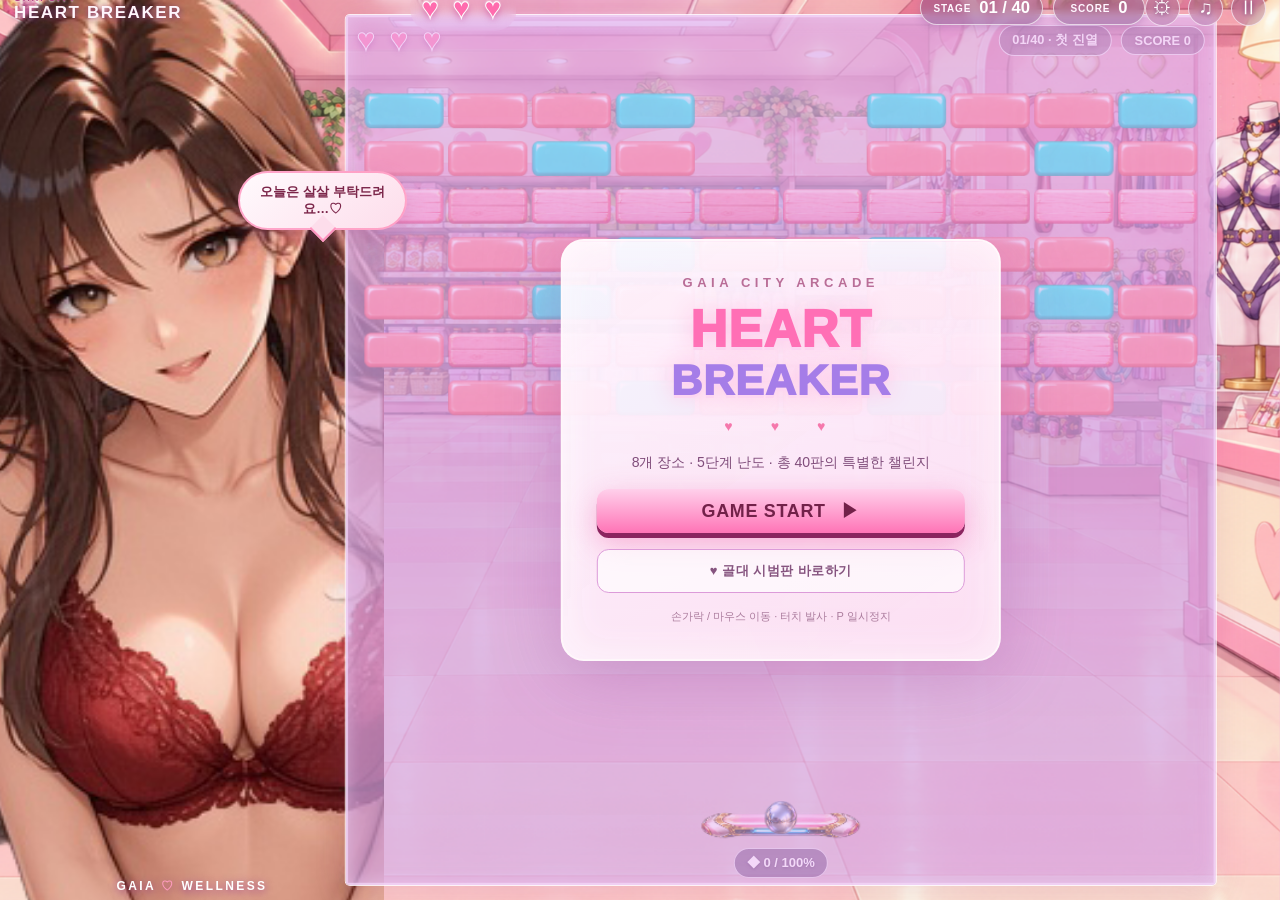
==== index.html @ 989f751d "feat: 40-round GAIA game, curated blocks, animation sheets and moving-goal demo Includes all changes" ====
<!doctype html>
<html lang="ko">
<head>
  <meta charset="utf-8">
  <meta name="viewport" content="width=device-width,initial-scale=1,maximum-scale=1,viewport-fit=cover,user-scalable=no">
  <meta name="theme-color" content="#27172c">
  <title>GAIA CITY · HEART BREAKER</title>
  <link rel="stylesheet" href="css/style.css">
</head>
<body>
  <div class="scene-backdrop" id="sceneBackdrop"></div>
  <div class="app">
    <header class="topbar">
      <div class="brand"><span>GAIA CITY</span><strong>HEART BREAKER</strong></div>
      <div class="scoreboard">
        <div class="stat"><small>STAGE</small><b id="stageNumber">01 / 40</b></div>
        <div class="stat"><small>SCORE</small><b id="scoreNumber">0</b></div>
        <div class="stat hearts"><small>LIFE</small><b id="lifeNumber">♥ ♥ ♥</b></div>
      </div>
      <div class="top-actions">
        <button id="settingsButton" class="icon-button" aria-label="게임 설정">⚙</button>
        <button id="soundButton" class="icon-button" aria-label="소리 전환">♫</button>
        <button id="pauseButton" class="icon-button" aria-label="일시정지">Ⅱ</button>
      </div>
    </header>
    <main class="play-layout">
      <aside class="character-panel">
        <div class="speech" id="reaction" aria-live="polite">오늘은 살살 부탁드려요…♡</div>
        <div class="event-dialogue hidden" id="eventDialogue" aria-live="polite"></div>
        <div class="hero-frame"><img id="heroImage" src="assets/characters/hero-idle.png" alt="가이아 시티 여성 캐릭터"></div>
        <div class="character-name">GAIA <span>♡</span> WELLNESS</div>
      </aside>
      <section class="board-shell" aria-label="블록격파 게임판">
        <div class="portrait-hud"><strong id="mobileLives">♥ ♥ ♥</strong><span id="mobileStage">STAGE 01</span><span id="mobileScore">SCORE 0</span></div>
        <div class="board-topline"><span id="locationName">핑크 마트</span><span id="comboText">READY</span></div>
        <div class="board-frame">
          <canvas id="gameCanvas" width="800" height="800" aria-label="터치 또는 마우스로 패들을 움직이는 블록격파 게임"></canvas>
          <div class="goal-status" id="goalStatus" aria-live="off"></div>
          <div class="board-screen" id="menuScreen">
            <div class="menu-card">
              <span class="eyebrow">GAIA CITY ARCADE</span>
              <div class="menu-logo">HEART<br><em>BREAKER</em></div>
              <div class="menu-divider">♥　♥　♥</div>
              <p>8개 장소 · 5단계 난도 · 총 40판의 특별한 챌린지</p>
              <button id="startButton" class="pink-button">GAME START <span>▶</span></button>
              <button id="goalDemoButton" class="ghost-button">♥ 골대 시범판 바로하기</button>
              <button id="continueButton" class="ghost-button" hidden>이어하기</button>
              <div class="menu-tip">손가락 / 마우스 이동 · 터치 발사 · P 일시정지</div>
            </div>
          </div>
          <div class="board-screen hidden" id="messageScreen">
            <div class="menu-card result-card">
              <div id="resultIcon" class="result-icon">♥</div>
              <h2 id="resultTitle">STAGE CLEAR!</h2>
              <p id="resultDescription">다음 무대로 이동합니다.</p>
              <div class="result-score" id="resultScore">0</div>
              <button id="resultButton" class="pink-button">다음 스테이지 ▶</button>
              <button id="resultHome" class="ghost-button">메인으로</button>
            </div>
          </div>
          <div class="board-screen hidden" id="pauseScreen">
            <div class="menu-card pause-card">
              <h2>PAUSE</h2><p>잠깐 쉬어 가셔도 괜찮아요♡</p>
              <button id="resumeButton" class="pink-button">계속 플레이 ▶</button>
              <button id="pauseHome" class="ghost-button">메인으로</button>
            </div>
          </div>
          <div class="board-screen hidden" id="dialogueScreen">
            <div class="menu-card dialogue-card">
              <span class="eyebrow" id="dialogueStage">STAGE 01</span>
              <div class="dialogue-line male-line"><small>진행관</small><p id="dialogueMale"></p></div>
              <div class="dialogue-line female-line"><small>참가자</small><p id="dialogueFemale"></p></div>
              <button id="dialogueStart" class="pink-button">시작 ▶</button>
            </div>
          </div>
          <div class="board-screen hidden" id="settingsScreen">
            <div class="menu-card settings-card">
              <span class="eyebrow">GAIA CITY · OPTIONS</span>
              <h2>대사 모드</h2>
              <p>게임 난도와 진행 기록은 그대로 유지됩니다.</p>
              <button id="normalMode" class="choice-button" aria-pressed="true">NORMAL</button>
              <button id="hardcoreMode" class="choice-button" aria-pressed="false">EX-HARDCORE</button>
              <button id="settingsClose" class="ghost-button">돌아가기</button>
            </div>
          </div>
          <div class="launch-hint" id="launchHint">화면을 터치하면 공이 출발합니다　↑</div>
        </div>
        <div class="board-footer"><div id="activePowers">● 기본 패들</div><div id="bestScore">BEST 0</div></div>
        <div class="pocketbar" id="pocketbar">
          <button class="pocket heart-pocket" id="heartPocket" aria-label="하트 회복 사용"><span class="orb">♥</span><small id="heartCount">×3</small></button>
          <button class="pocket ice-pocket" id="icePocket" aria-label="얼음 감속 사용"><span class="orb">❄</span><small id="iceCount">×3</small></button>
          <button class="pocket bolt-pocket" id="boltPocket" aria-label="전기 강화 사용"><span class="orb">ϟ</span><small id="boltCount">×3</small></button>
        </div>
      </section>
    </main>
  </div>
  <script src="js/config-inline.js"></script>
  <script src="js/stages40.js"></script>
  <script src="js/dialogues-data.js"></script>
  <script src="js/gaia-sound.js"></script>
  <script src="js/engine.js"></script>
  <script src="js/sprite-atlas.js"></script>
  <script src="js/block-sprites.js"></script>
  <script src="js/renderer.js"></script>
  <script src="js/main.js"></script>
</body>
</html>
---- css/style.css ----
* { box-sizing:border-box; }
html,body { margin:0; width:100%; height:100%; overflow:hidden; }
body { background:#f4b8d9; color:#fff; font-family:'Malgun Gothic','Apple SD Gothic Neo',Arial,sans-serif; user-select:none; -webkit-user-select:none; }
.scene-backdrop { position:fixed; inset:0; z-index:-2; background-image:url('../assets/backgrounds/stage1.png'); background-size:cover; background-position:center; }
.app { height:100dvh; max-width:1660px; margin:auto; display:flex; flex-direction:column; }
.topbar { position:absolute; top:8px; left:0; right:0; z-index:4; height:0; display:flex; align-items:center; justify-content:flex-end; padding:0 14px; background:none; border:0; }
.brand,.scoreboard { display:none; }
.brand { display:flex; flex-direction:column; line-height:1.08; letter-spacing:.1em; white-space:nowrap; }
.brand span { font-size:9px; color:#b24085; font-weight:800; letter-spacing:.22em; text-shadow:0 1px 2px #fff; }
.brand strong { font-size:clamp(11px,1.4vw,17px); color:#fff5fc; text-shadow:0 1px 6px #7d3574; }
.scoreboard { flex:1; display:flex; align-items:center; justify-content:flex-end; gap:10px; }
.stat { display:flex; flex-direction:row; align-items:center; justify-content:center; gap:8px; min-width:92px; text-align:center; padding:6px 12px; border:1px solid #ffffffa6; border-radius:22px; background:#78458067; backdrop-filter:blur(5px); box-shadow:0 2px 8px #713a8744; }
.stat small { font-size:10px; letter-spacing:.08em; color:#fff7ff; font-weight:800; }
.stat b { font-size:clamp(13px,1.3vw,17px); font-variant-numeric:tabular-nums; color:#fff; }
.stat.hearts { position:absolute; left:32%; background:none; border:none; box-shadow:none; }
.stat.hearts small { display:none; }
.stat.hearts b { color:#ff6cae; white-space:nowrap; font-size:29px; letter-spacing:3px; -webkit-text-stroke:1px white; text-shadow:0 3px 7px #c53d8c99,0 -1px 2px #fff; }
.top-actions { display:flex; gap:8px; }
.icon-button { width:35px; height:35px; border:1px solid #fff7ffaf; background:#91578d52; border-radius:50%; color:#fff; font-size:19px; cursor:pointer; touch-action:manipulation; backdrop-filter:blur(5px); text-shadow:0 1px 4px #723d7a; }
.icon-button:active { background:#fba5ce88; }
.play-layout { flex:1; min-height:0; display:flex; position:relative; justify-content:center; align-items:center; padding:8px 0; }
.character-panel { height:100%; width:clamp(260px,30vw,500px); flex:none; display:flex; flex-direction:column; align-items:center; justify-content:flex-end; position:absolute; left:0; top:0; bottom:0; min-height:0; }
.hero-frame { height:100%; width:100%; position:relative; display:block; overflow:hidden; }
.hero-frame img { position:absolute; top:-3%; left:50%; display:block; height:187%; width:auto; max-width:none; max-height:none; object-fit:contain; transform:translateX(-50%); transform-origin:center top; }
.hero-frame img.bounce { animation:bounce .44s ease-out; }
.hero-frame img.hit { animation:hit .45s ease; }
.speech { position:absolute; top:19%; right:-6%; min-height:58px; width:min(44%,170px); display:flex; align-items:center; justify-content:center; text-align:center; padding:10px 14px; border-radius:35px; background:linear-gradient(140deg,#fffafd,#fdddeb); border:2px solid #ff92becd; color:#7b2549; font-size:clamp(11px,1vw,14px); font-weight:800; box-shadow:0 7px 20px #c36ca355; z-index:2; line-height:1.35; }
.speech::after { content:''; position:absolute; left:50%; bottom:-10px; width:17px; height:17px; transform:translateX(-50%) rotate(45deg); background:#fdddeb; border-right:2px solid #ff92be; border-bottom:2px solid #ff92be; }
.event-dialogue { position:absolute; bottom:10%; left:5%; width:90%; max-height:27%; overflow:auto; z-index:3;
  padding:12px 14px; border:2px solid #ff9dd6; border-radius:15px;
  color:#742c5b; background:#fff7ffe9; box-shadow:0 5px 19px #764a8650;
  font-size:clamp(11px,1.05vw,16px); font-weight:800; line-height:1.44; }
.event-dialogue.hidden { display:none; }
.character-name { position:absolute;bottom:2px;height:20px;text-align:center;letter-spacing:.2em;font-weight:900;font-size:12px;text-shadow:0 2px 9px #9a3b91; }
.character-name span { color:#ff9bbf; }
.board-shell { position:relative; z-index:1; margin:0 auto; transform:translateX(min(11vw,170px)); width:min(calc(100dvh - 18px),calc(100vw - clamp(260px,30vw,500px) - 24px),960px); max-height:100%; min-width:0; display:flex; flex-direction:column; }
.board-topline,.board-footer { display:none; }
.portrait-hud { position:absolute; top:8px; left:12px; right:12px; display:flex; align-items:center; justify-content:flex-end; gap:9px; z-index:2; pointer-events:none; font-size:clamp(11px,1vw,16px); font-weight:900; text-shadow:0 2px 6px #7a3e70; }
.portrait-hud strong { margin-right:auto; font-size:clamp(22px,2.5vw,31px); letter-spacing:3px; color:#ff6baa; -webkit-text-stroke:1px #fff6ff; text-shadow:0 2px 6px #b54998; white-space:nowrap; }
.portrait-hud span { color:#fffafc; border:1px solid #fff6ffc9; padding:6px 13px; border-radius:22px; background:#69467678; white-space:nowrap; }
.board-topline span:last-child { color:#ffd3a4; }
.board-frame { position:relative; width:100%; aspect-ratio:1; background:rgba(139,101,180,.09); overflow:hidden; border:1px solid #fffbffdd; box-shadow:0 8px 32px #a4519722,inset 0 0 24px #ffffff4d; border-radius:5px; }
.board-frame::after { content:''; position:absolute; inset:0; pointer-events:none; border-radius:5px; box-shadow:inset 0 0 16px #fff9ff68; }
.board-frame canvas { position:absolute; inset:0; width:100%; height:100%; display:block; touch-action:none; cursor:none; }
.goal-status { position:absolute; bottom:7px; left:50%; transform:translateX(-50%); z-index:2;
  max-width:96%; padding:5px 12px; border:1px solid #fff6ffc2; border-radius:20px;
  color:#fff; background:#4d2a66ac; font-weight:900; font-size:clamp(9px,1.2vw,13px);
  white-space:nowrap; overflow:hidden; text-overflow:ellipsis; pointer-events:none;
  text-shadow:0 1px 3px #522a63; font-variant-numeric:tabular-nums; }
.board-footer { color:#ffe4f3; }
.pocketbar { display:none; }
#bestScore { color:#facc7f; }
.board-screen { position:absolute; inset:0; z-index:5; background:#e9b9f38c; display:grid; place-items:center; padding:4%; }
.board-screen.hidden { display:none; }
.board-screen#settingsScreen { z-index:9; }
.board-screen#dialogueScreen { z-index:7; }
.dialogue-card { width:min(93%,530px); max-height:94%; overflow-y:auto; gap:11px; text-align:left; }
.dialogue-card .eyebrow { align-self:center; }
.dialogue-line { width:100%; padding:10px 14px; background:#fff7ff; border-radius:14px; border:1px solid #efbfdc; }
.dialogue-line small { color:#915b88; font-weight:900; letter-spacing:.1em; }
.dialogue-line p { margin-top:5px; color:#65305b; font-weight:700; line-height:1.52; text-align:left; }
.dialogue-line.male-line { background:#f0e1f6; }
.dialogue-line.female-line { background:#ffe4f1; }
.settings-card h2 { margin:3px 0; color:#b04e92; }
.choice-button { border:2px solid #e4afd0; border-radius:14px; width:100%; padding:14px; font-size:17px;
  font-weight:900; color:#794d78; background:#fff9ff; cursor:pointer; }
.choice-button[aria-pressed="true"] { border-color:#f75fae; background:#ffafd5; color:#632746; box-shadow:0 0 0 2px #fff inset; }
.menu-card { width:min(88%,440px); max-height:96%; padding:clamp(18px,3vw,34px); border-radius:23px; border:2px solid #fffafce8; background:linear-gradient(145deg,#fff9ffec,#ffe2f4e9); text-align:center; box-shadow:0 12px 70px #9b4c9955,inset 0 0 40px #ffffff91; display:flex; flex-direction:column; align-items:center; gap:clamp(7px,1.6vw,16px); }
.eyebrow { color:#b96d97; font-weight:800; letter-spacing:.35em; font-size:clamp(10px,1.2vw,13px); }
.menu-logo { font-size:clamp(28px,4vw,56px); font-weight:1000; line-height:.94; color:#ff6fb5; text-shadow:0 3px 0 #fdd6f2,0 0 24px #ffbde1; letter-spacing:.02em; }
.menu-logo em { font-size:.84em; font-style:normal; color:#a57de8; }
.menu-divider { color:#f578ac; letter-spacing:12px; font-size:14px; }
.menu-card p { font-size:clamp(11px,1.1vw,15px); color:#804d7b; margin:0; line-height:1.5; }
.pink-button,.ghost-button { border:0; min-height:44px; padding:10px 24px; border-radius:12px; cursor:pointer; font-weight:900; font-family:inherit; letter-spacing:.04em; max-width:100%; touch-action:manipulation; }
.pink-button { width:100%; background:linear-gradient(180deg,#ffd0eb,#ff74b6); box-shadow:0 5px 0 #8b245f,0 10px 30px #ef4e9b66; color:#722149; font-size:clamp(14px,1.4vw,18px); }
.pink-button span { margin-left:10px; }
.pink-button:active { transform:translateY(3px); box-shadow:0 2px 0 #8b245f; }
.ghost-button { background:#ffffffa8; border:1px solid #dc9bd9; color:#86547f; font-size:13px; width:100%; }
.ghost-button[hidden] { display:none; }
.menu-tip { font-size:11px; color:#ac7d9e; line-height:1.4; }
.result-icon { font-size:42px; color:#ffbddb; text-shadow:0 0 28px #ff70bc; }
.result-card h2,.pause-card h2 { margin:0; color:#a44f97; font-size:clamp(25px,3vw,40px); }
.result-card { overflow-y:auto; }
.result-card p { white-space:pre-line; }
.result-score { font-size:clamp(22px,3vw,32px); font-weight:900; color:#bf66a6; }
.launch-hint { position:absolute; bottom:6.5%; left:50%; transform:translateX(-50%); white-space:nowrap; background:#28132da8; color:#ffe5f3; border:1px solid #ffc2df75; border-radius:30px; padding:7px 15px; font-size:11px; font-weight:800; pointer-events:none; transition:opacity .2s; opacity:0; }
.launch-hint.show { opacity:1; }
@keyframes bounce { 0%,100%{transform:translateX(-50%) translateY(0)} 45%{transform:translateX(-50%) translateY(-13px)} }
@keyframes hit { 0%,100%{transform:translateX(-50%)} 33%{transform:translateX(calc(-50% - 7px))} 66%{transform:translateX(calc(-50% + 6px))} }
@media (max-aspect-ratio:1/1) {
  .topbar { padding:0 9px; }
  .top-actions { gap:5px; } .icon-button { width:30px; height:30px; font-size:16px; }
  .play-layout { flex-direction:column; gap:0; padding:2px 0; justify-content:center; }
  .character-panel { order:0; position:relative; left:auto; top:auto; bottom:auto; width:100%; height:min(28dvh,310px); flex:none; min-height:125px; max-height:none; overflow:visible; }
  .hero-frame { position:absolute; right:4%; bottom:0; height:100%; width:64%; overflow:hidden; }
  .hero-frame img { top:-4%; left:50%; height:238%; max-width:none; }
  .speech { position:absolute; top:35%; left:5%; right:auto; width:39%; min-height:52px; font-size:clamp(11px,2.6vw,15px); padding:9px 11px; }
  .speech::after { top:34%; bottom:auto; left:auto; right:-10px; transform:rotate(-45deg); }
  .event-dialogue { bottom:1%; width:48%; left:1%; max-height:85%; font-size:clamp(11px,2.5vw,14px); padding:9px; }
  .character-name { display:none; }
  .board-shell { order:1; transform:none; width:min(96vw,calc(100dvh - min(28dvh,310px) - 118px),790px); max-width:100%; flex:none; }
  .portrait-hud { top:5px; left:10px; right:10px; gap:5px; font-size:clamp(10px,2.4vw,14px); }
  .portrait-hud strong { font-size:clamp(18px,4vw,28px); letter-spacing:0; }
  .portrait-hud span { border:0; padding:4px 6px; background:#75486e44; }
  .board-frame { border-radius:4px; }
  .pocketbar { display:flex; justify-content:center; gap:clamp(10px,5vw,32px); align-items:center; height:72px; min-height:72px; }
  .pocket { height:62px; width:clamp(70px,18vw,100px); border:1px solid #fff6ffc7; border-radius:14px; background:linear-gradient(160deg,#ffe6fadd,#e6b0e8a8); box-shadow:0 3px 12px #a95fa455; display:flex; flex-direction:column; justify-content:center; align-items:center; gap:0; cursor:pointer; touch-action:manipulation; position:relative; }
  .pocket .orb { width:40px; height:40px; line-height:40px; text-align:center; border-radius:50%; color:white; font-size:24px; font-weight:900; text-shadow:0 2px 7px #7c367a; box-shadow:inset 0 2px 6px #fff8,0 2px 9px #ac6bac; background:radial-gradient(circle at 30% 20%,#fff7ff,#ff65be 75%); }
  .ice-pocket .orb { background:radial-gradient(circle at 30% 20%,#ffffff,#5fe8ff 75%); }
  .bolt-pocket .orb { background:radial-gradient(circle at 30% 20%,#ffffff,#b279ff 75%); }
  .pocket small { position:absolute; right:6px; bottom:3px; color:#7d3f78; font-size:11px; font-weight:900; }
  .pocket[disabled] { opacity:.42; cursor:default; }
  .menu-card { padding:18px; gap:9px; } .menu-logo { font-size:clamp(29px,8vw,50px); }
}
@media (max-height:620px) and (min-aspect-ratio:1/1) {
  .board-shell { width:min(calc(100dvh - 12px),calc(100vw - 230px),790px); }
  .character-panel { width:clamp(160px,26vw,340px); }
  .hero-frame img { height:186%; }
}
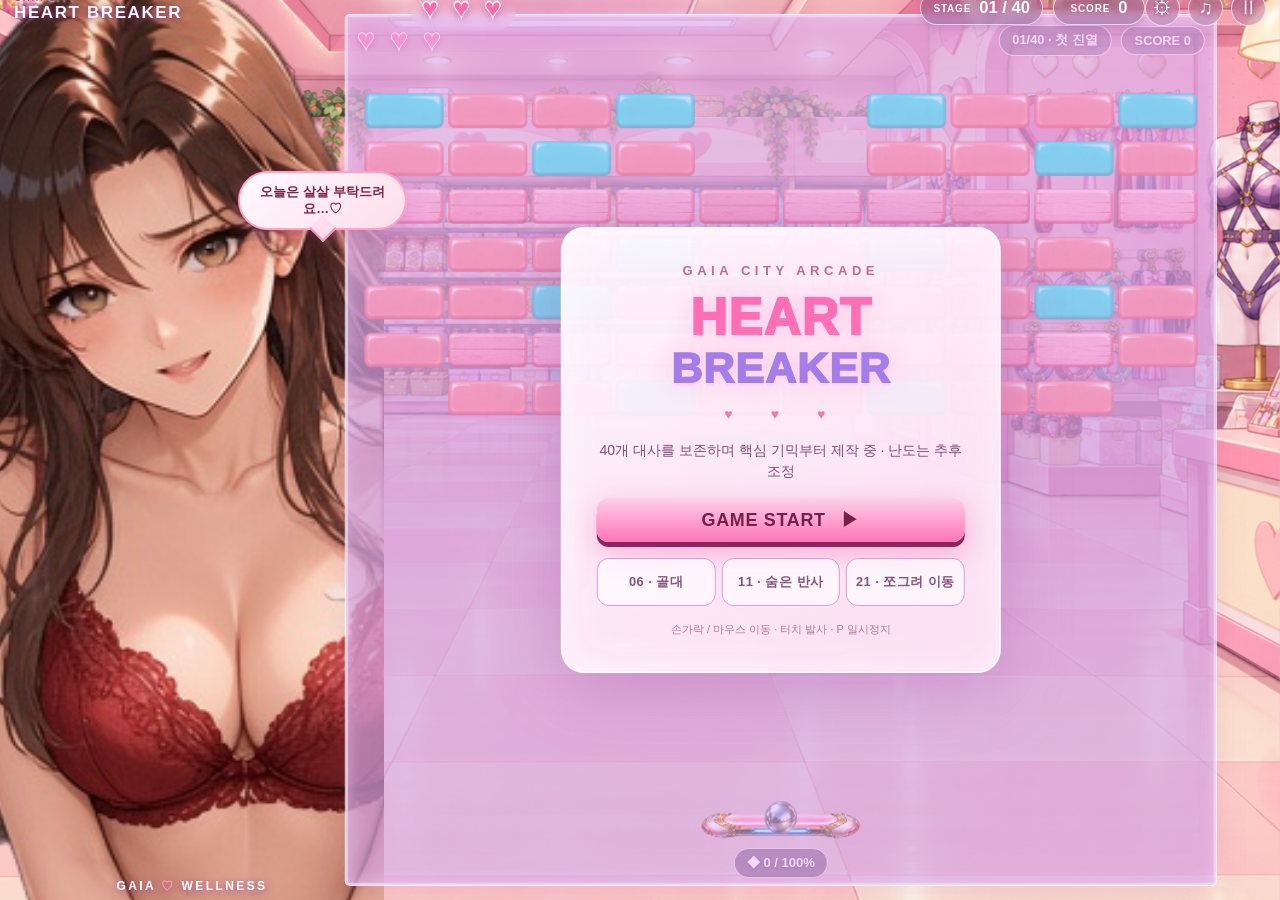
==== commit af5b3bdc: "feat: three playable script-led gimmick prototypes at 6 11 21" ====
--- a/index.html
+++ b/index.html
@@ -41,9 +41,13 @@
               <span class="eyebrow">GAIA CITY ARCADE</span>
               <div class="menu-logo">HEART<br><em>BREAKER</em></div>
               <div class="menu-divider">♥　♥　♥</div>
-              <p>8개 장소 · 5단계 난도 · 총 40판의 특별한 챌린지</p>
+              <p>40개 대사를 보존하며 핵심 기믹부터 제작 중 · 난도는 추후 조정</p>
               <button id="startButton" class="pink-button">GAME START <span>▶</span></button>
-              <button id="goalDemoButton" class="ghost-button">♥ 골대 시범판 바로하기</button>
+              <div class="demo-picks" aria-label="대표 기믹 시범판">
+                <button id="goalDemoButton" class="ghost-button">06 · 골대</button>
+                <button id="revealDemoButton" class="ghost-button">11 · 숨은 반사</button>
+                <button id="hopDemoButton" class="ghost-button">21 · 쪼그려 이동</button>
+              </div>
               <button id="continueButton" class="ghost-button" hidden>이어하기</button>
               <div class="menu-tip">손가락 / 마우스 이동 · 터치 발사 · P 일시정지</div>
             </div>
--- a/css/style.css
+++ b/css/style.css
@@ -72,6 +72,8 @@
 .menu-divider { color:#f578ac; letter-spacing:12px; font-size:14px; }
 .menu-card p { font-size:clamp(11px,1.1vw,15px); color:#804d7b; margin:0; line-height:1.5; }
 .pink-button,.ghost-button { border:0; min-height:44px; padding:10px 24px; border-radius:12px; cursor:pointer; font-weight:900; font-family:inherit; letter-spacing:.04em; max-width:100%; touch-action:manipulation; }
+.demo-picks { width:100%; display:grid; grid-template-columns:repeat(3,minmax(0,1fr)); gap:6px; }
+.demo-picks .ghost-button { min-height:48px; padding:7px 3px; white-space:normal; font-size:clamp(10px,1vw,13px); line-height:1.25; }
 .pink-button { width:100%; background:linear-gradient(180deg,#ffd0eb,#ff74b6); box-shadow:0 5px 0 #8b245f,0 10px 30px #ef4e9b66; color:#722149; font-size:clamp(14px,1.4vw,18px); }
 .pink-button span { margin-left:10px; }
 .pink-button:active { transform:translateY(3px); box-shadow:0 2px 0 #8b245f; }
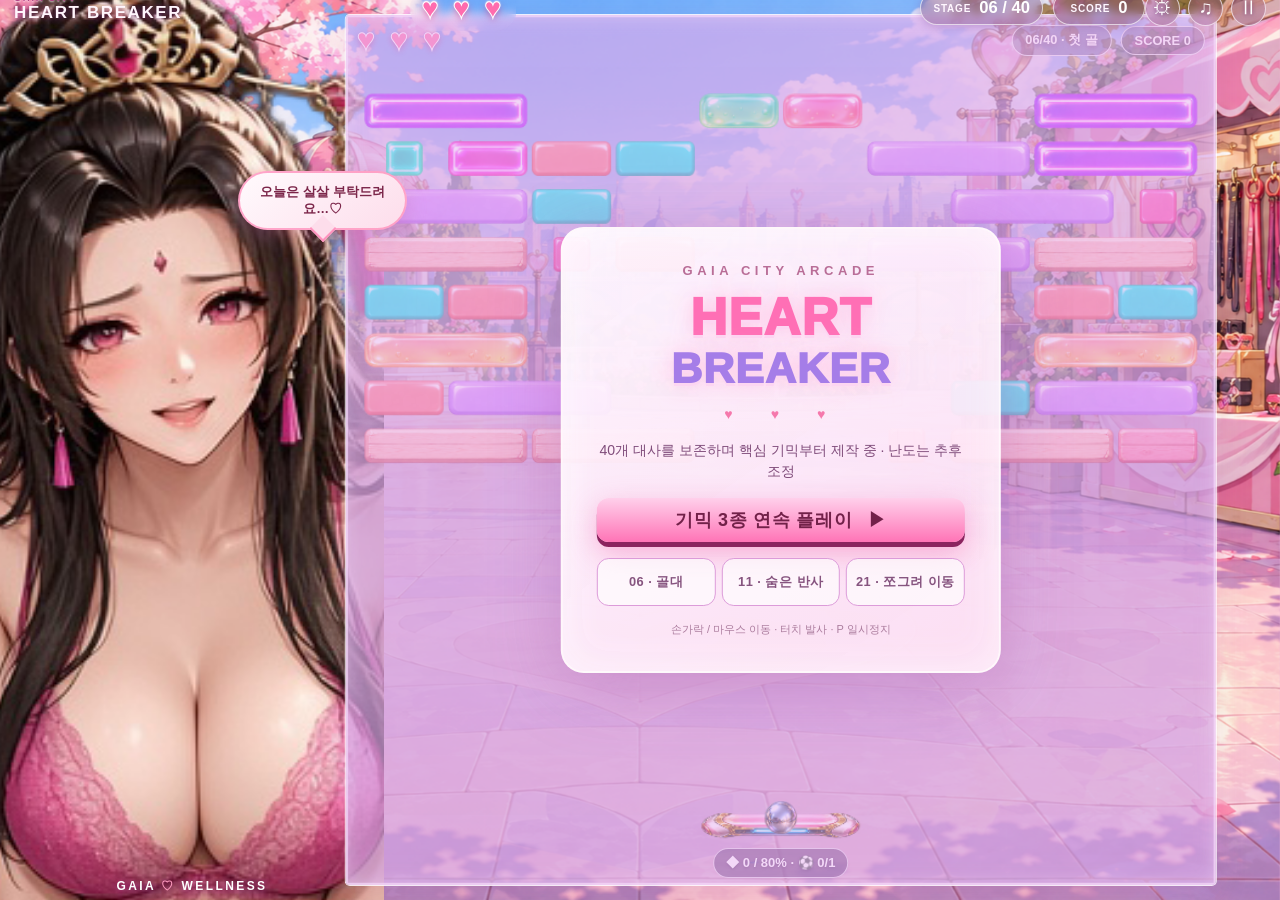
==== commit be6bc8a4: "fix: advance main demo 06 to 11 to 21" ====
--- a/index.html
+++ b/index.html
@@ -42,13 +42,13 @@
               <div class="menu-logo">HEART<br><em>BREAKER</em></div>
               <div class="menu-divider">♥　♥　♥</div>
               <p>40개 대사를 보존하며 핵심 기믹부터 제작 중 · 난도는 추후 조정</p>
-              <button id="startButton" class="pink-button">GAME START <span>▶</span></button>
+              <button id="startButton" class="pink-button">기믹 3종 연속 플레이 <span>▶</span></button>
               <div class="demo-picks" aria-label="대표 기믹 시범판">
                 <button id="goalDemoButton" class="ghost-button">06 · 골대</button>
                 <button id="revealDemoButton" class="ghost-button">11 · 숨은 반사</button>
                 <button id="hopDemoButton" class="ghost-button">21 · 쪼그려 이동</button>
               </div>
-              <button id="continueButton" class="ghost-button" hidden>이어하기</button>
+              <button id="continueButton" class="ghost-button" hidden>기존 40판 이어하기</button>
               <div class="menu-tip">손가락 / 마우스 이동 · 터치 발사 · P 일시정지</div>
             </div>
           </div>
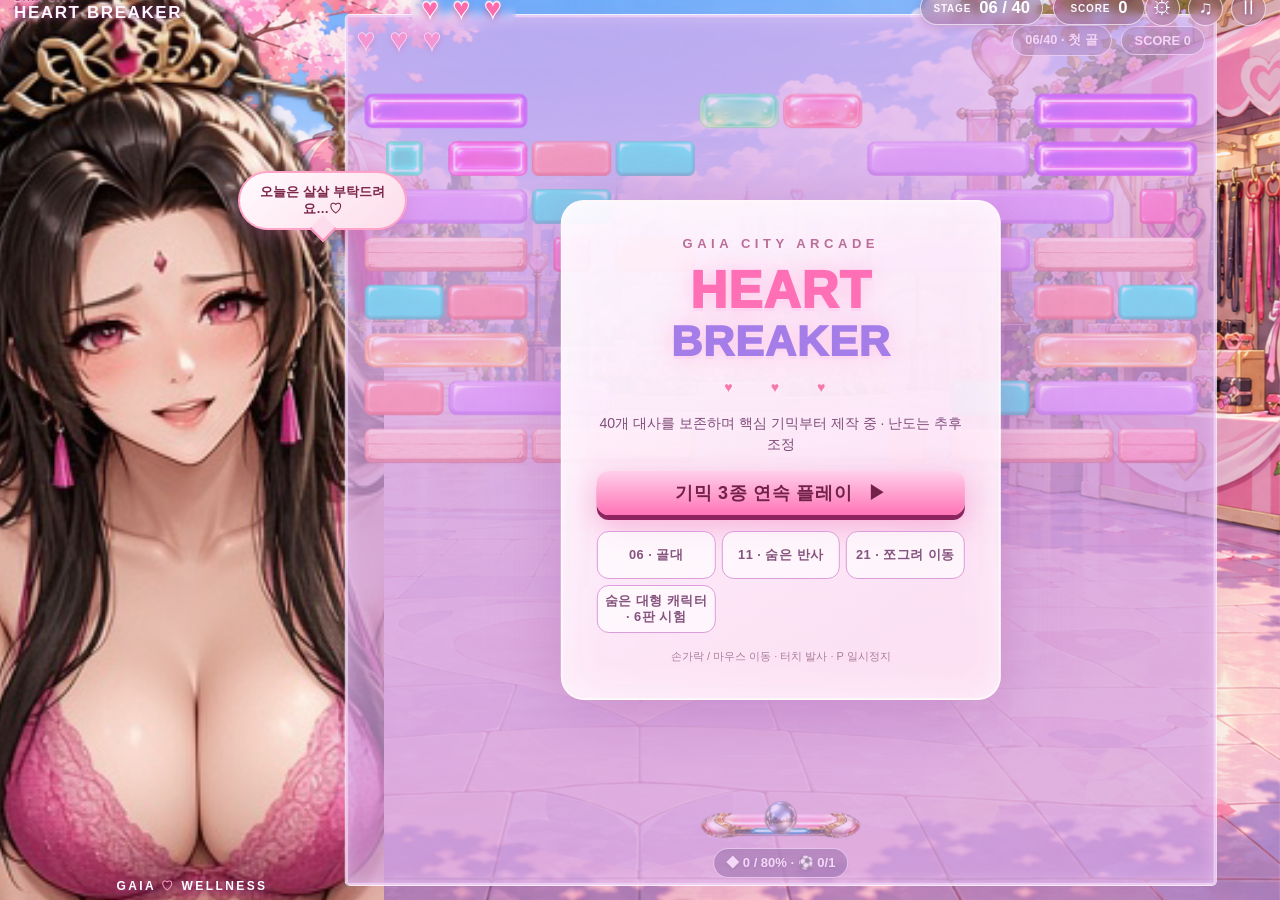
==== commit d72c1939: "feat: integrate six oversized elastic character hazards into existing stages" ====
--- a/index.html
+++ b/index.html
@@ -47,6 +47,7 @@
                 <button id="goalDemoButton" class="ghost-button">06 · 골대</button>
                 <button id="revealDemoButton" class="ghost-button">11 · 숨은 반사</button>
                 <button id="hopDemoButton" class="ghost-button">21 · 쪼그려 이동</button>
+                <button id="elasticDemoButton" class="ghost-button">숨은 대형 캐릭터 · 6판 시험</button>
               </div>
               <button id="continueButton" class="ghost-button" hidden>기존 40판 이어하기</button>
               <div class="menu-tip">손가락 / 마우스 이동 · 터치 발사 · P 일시정지</div>
@@ -106,6 +107,7 @@
   <script src="js/sprite-atlas.js"></script>
   <script src="js/block-sprites.js"></script>
   <script src="js/renderer.js"></script>
+  <script src="js/elastic-hazards.js"></script>
   <script src="js/main.js"></script>
 </body>
 </html>
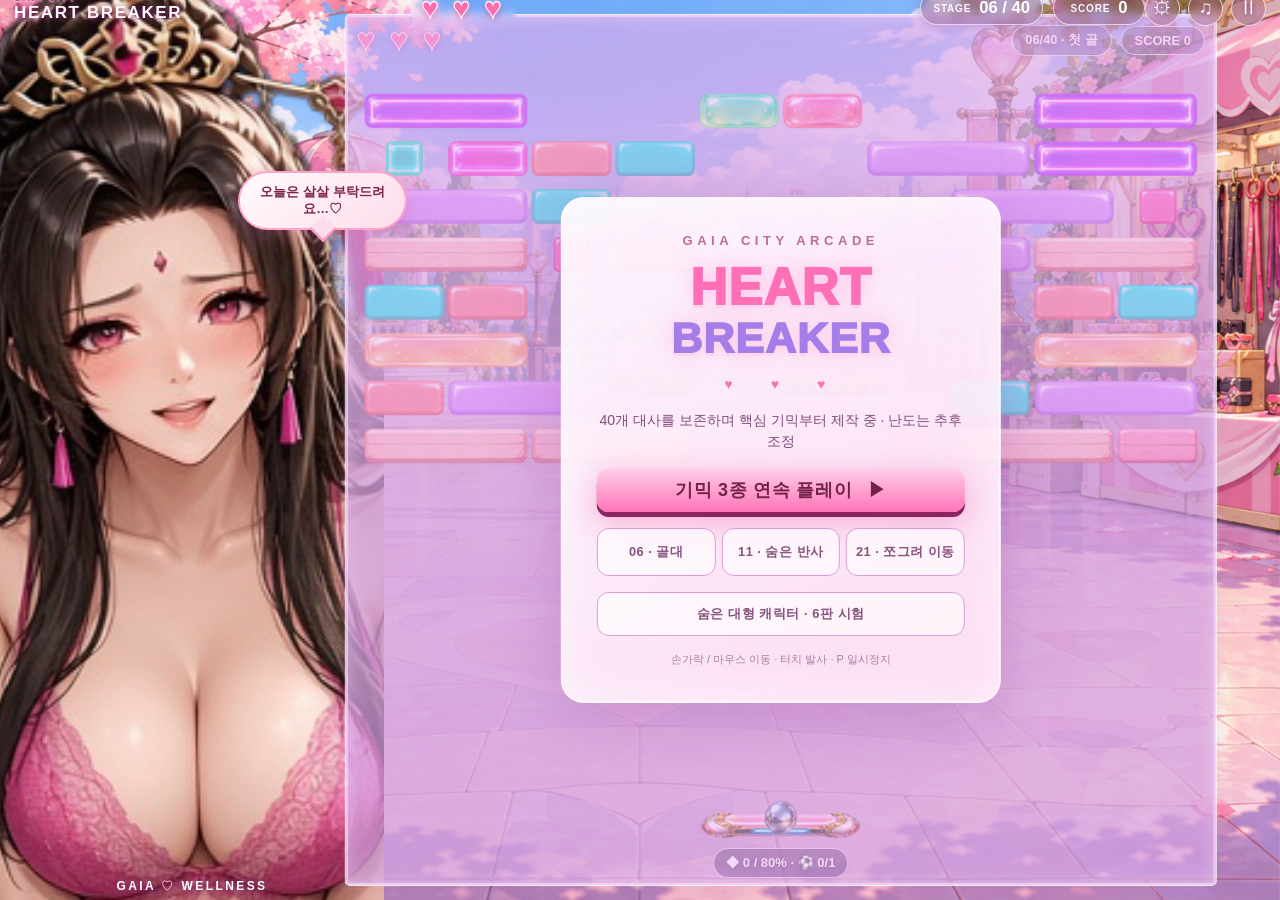
==== commit 915cd740: "chore: separate six-pose menu row and bump offline build output" ====
--- a/index.html
+++ b/index.html
@@ -47,8 +47,8 @@
                 <button id="goalDemoButton" class="ghost-button">06 · 골대</button>
                 <button id="revealDemoButton" class="ghost-button">11 · 숨은 반사</button>
                 <button id="hopDemoButton" class="ghost-button">21 · 쪼그려 이동</button>
-                <button id="elasticDemoButton" class="ghost-button">숨은 대형 캐릭터 · 6판 시험</button>
               </div>
+              <button id="elasticDemoButton" class="ghost-button">숨은 대형 캐릭터 · 6판 시험</button>
               <button id="continueButton" class="ghost-button" hidden>기존 40판 이어하기</button>
               <div class="menu-tip">손가락 / 마우스 이동 · 터치 발사 · P 일시정지</div>
             </div>
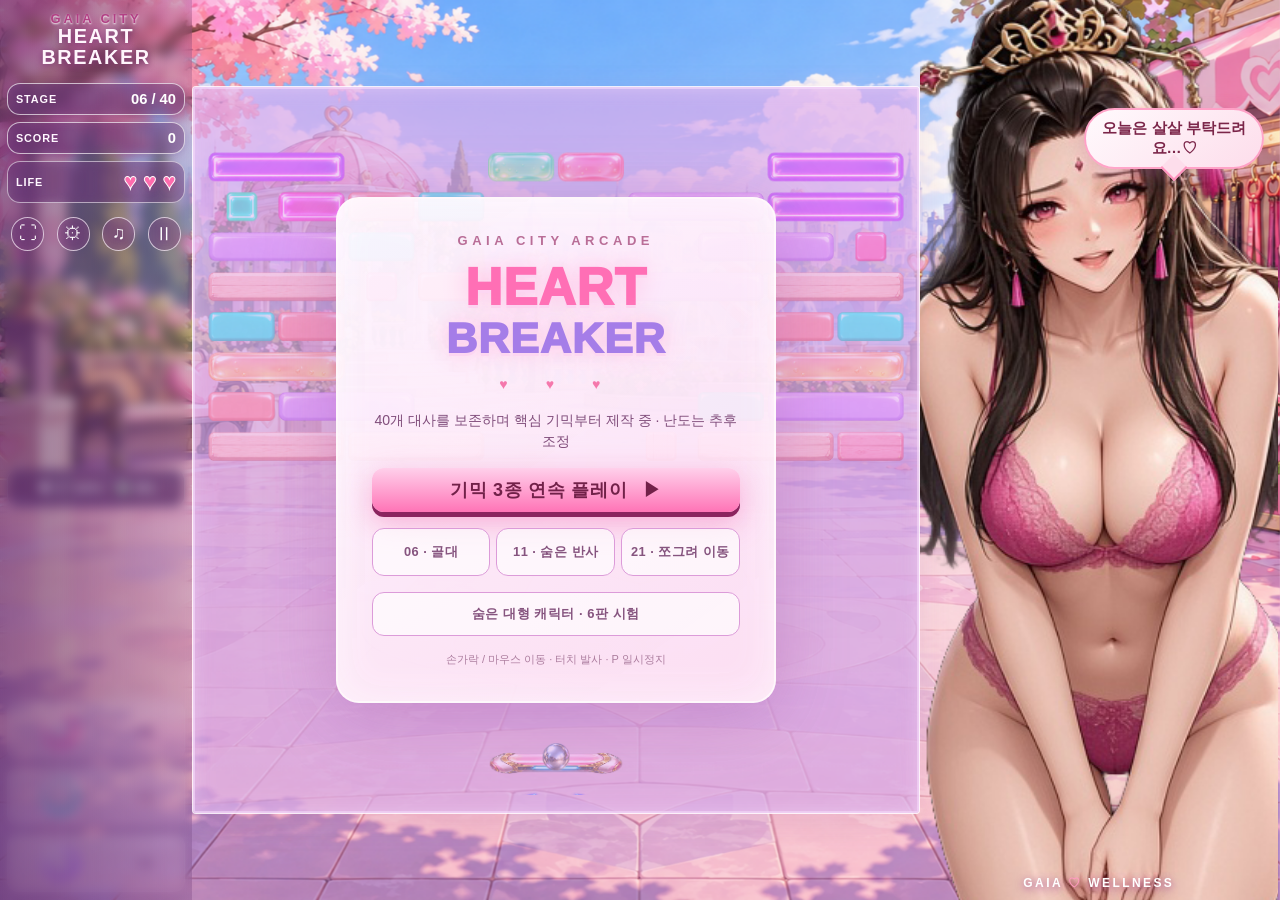
==== commit d2b40272: "ui: replace cramped landscape stack with side rails and full-height playfield" ====
--- a/index.html
+++ b/index.html
@@ -18,6 +18,7 @@
         <div class="stat hearts"><small>LIFE</small><b id="lifeNumber">♥ ♥ ♥</b></div>
       </div>
       <div class="top-actions">
+        <button id="fullscreenButton" class="icon-button" aria-label="전체화면 전환" title="전체화면">⛶</button>
         <button id="settingsButton" class="icon-button" aria-label="게임 설정">⚙</button>
         <button id="soundButton" class="icon-button" aria-label="소리 전환">♫</button>
         <button id="pauseButton" class="icon-button" aria-label="일시정지">Ⅱ</button>
--- a/css/style.css
+++ b/css/style.css
@@ -119,3 +119,145 @@
   .character-panel { width:clamp(160px,26vw,340px); }
   .hero-frame img { height:186%; }
 }
+
+
+/* 2026-11-01: A DISTINCT LANDSCAPE LAYOUT, not a compressed portrait UI.
+   Desktop/tablet landscape: compact left control rail, nearly full-height
+   square playfield, thigh-length character art on the right. */
+@media (orientation:landscape) and (min-aspect-ratio:1/1) {
+  .app {
+    --land-rail:clamp(128px,15vw,210px);
+    --land-portrait:clamp(220px,28vw,510px);
+    width:100dvw;
+    height:100dvh;
+    max-width:none;
+    margin:0;
+    display:grid;
+    grid-template-columns:var(--land-rail) minmax(0,1fr);
+    grid-template-rows:minmax(0,1fr);
+    overflow:hidden;
+  }
+  .topbar {
+    position:relative;
+    top:auto;right:auto;left:auto;
+    grid-column:1;grid-row:1;
+    z-index:4;
+    height:100%;width:100%;min-width:0;
+    display:flex;flex-direction:column;
+    align-items:stretch;justify-content:flex-start;
+    gap:clamp(8px,1.6dvh,17px);
+    padding:clamp(9px,1.3dvh,16px) 7px max(6px,env(safe-area-inset-bottom));
+    background:linear-gradient(90deg,rgba(85,37,102,.62),rgba(88,37,102,.22));
+    backdrop-filter:blur(6px);
+  }
+  .brand { display:flex; flex:none; text-align:center; align-items:center; white-space:normal; }
+  .brand span {font-size:clamp(9px,1.15vw,13px)}
+  .brand strong {font-size:clamp(12px,1.55vw,20px)}
+  .scoreboard { display:flex; flex:none; flex-direction:column; gap:7px; align-items:stretch; justify-content:flex-start; }
+  .stat { position:relative;left:auto;min-width:0; width:100%; justify-content:space-between;
+    border-radius:13px; padding:7px 8px; flex-wrap:wrap; gap:3px; }
+  .stat small {font-size:clamp(9px,.85vw,12px)}
+  .stat b {font-size:clamp(12px,1.15vw,19px)}
+  .stat.hearts {position:relative;left:auto;top:auto;min-width:0;
+    background:rgba(120,69,128,.38);border:1px solid #ffffff88;box-shadow:none;}
+  .stat.hearts small {display:block}
+  .stat.hearts b {font-size:clamp(14px,1.75vw,23px);letter-spacing:0;
+    text-shadow:0 2px 7px #a73d82a2;white-space:normal;}
+  .top-actions {display:flex;justify-content:space-around;align-items:center;flex-wrap:wrap;gap:4px;}
+  .icon-button {width:clamp(28px,2.6vw,37px);height:clamp(28px,2.6vw,37px);font-size:18px;}
+  .play-layout {
+    grid-column:2;grid-row:1;
+    display:grid;
+    grid-template-columns:minmax(0,1fr) var(--land-portrait);
+    grid-template-rows:minmax(0,1fr);
+    width:100%;height:100%;min-width:0;min-height:0;
+    margin:0;padding:0 2px 0 0;gap:0;
+    align-items:center;justify-content:stretch;overflow:hidden;
+  }
+  .board-shell {
+    position:relative;grid-column:1;grid-row:1;justify-self:end;align-self:center;
+    transform:none;margin:0;width:min(calc(100dvh - 4px),100%);
+    max-width:none;max-height:100%;aspect-ratio:1;
+    flex:none;min-width:0;padding:0;
+  }
+  .board-frame {width:100%;height:auto;aspect-ratio:1;border-radius:4px;}
+  .portrait-hud {display:none;}
+  .character-panel {
+    grid-column:2;grid-row:1;justify-self:stretch;
+    position:relative;inset:auto;
+    width:100%;min-width:0;height:100%;min-height:0;
+    overflow:hidden;z-index:2;
+  }
+  .hero-frame {height:100%;width:100%;position:relative;overflow:hidden;}
+  .hero-frame img {top:-2%;left:50%;height:118%;width:auto;max-width:none;
+    max-height:none;object-fit:contain;transform:translateX(-50%);}
+  .speech {top:12%;right:4%;min-height:45px;width:min(50%,180px);
+    font-size:clamp(11px,1.2vw,15px);padding:8px 11px;}
+  .event-dialogue {left:3%;bottom:3%;width:94%;max-height:28%;
+    font-size:clamp(11px,1.05vw,15px);}
+  .character-name {bottom:5px;}
+  .goal-status {
+    position:fixed;transform:none;left:7px;top:52dvh;bottom:auto;
+    width:calc(var(--land-rail) - 14px);max-width:none;
+    white-space:normal;overflow-wrap:anywhere;overflow:visible;
+    border-radius:12px;padding:9px 7px;font-size:clamp(10px,1.1vw,14px);
+    line-height:1.45;text-align:center;
+  }
+  .pocketbar {
+    position:fixed;left:7px;bottom:max(8px,env(safe-area-inset-bottom));
+    z-index:5;display:flex;flex-direction:column;gap:clamp(4px,.85dvh,8px);
+    width:calc(var(--land-rail) - 14px);height:auto;min-height:0;
+    align-items:stretch;justify-content:flex-end;
+  }
+  .pocket {height:clamp(39px,6.5dvh,60px);width:100%;flex:none;display:flex;
+    align-items:center;justify-content:space-around;gap:4px;position:relative;
+    border:1px solid #fff6ffbc;border-radius:12px;
+    background:linear-gradient(160deg,#fff0f9e6,#efb4dfb8);
+    box-shadow:0 2px 7px #722a8466;cursor:pointer;touch-action:manipulation;}
+  .pocket .orb {width:clamp(29px,4.6dvh,42px);height:clamp(29px,4.6dvh,42px);
+    line-height:clamp(29px,4.6dvh,42px);text-align:center;border-radius:50%;
+    color:#fff;font-size:clamp(19px,3.7dvh,27px);font-weight:900;
+    text-shadow:0 2px 7px #7c367a;background:radial-gradient(circle at 30% 20%,#fff7ff,#ff65be 75%);}
+  .ice-pocket .orb {background:radial-gradient(circle at 30% 20%,#fff,#5fe8ff 75%);}
+  .bolt-pocket .orb {background:radial-gradient(circle at 30% 20%,#fff,#b279ff 75%);}
+  .pocket small {color:#682c69;font-size:clamp(11px,1.2vw,15px);font-weight:900;}
+  .pocket[disabled] {opacity:.46;cursor:default;}
+  .board-topline,.board-footer {display:none;}
+  .board-screen#dialogueScreen {
+    position:fixed;top:0;bottom:0;left:0;right:auto;
+    width:calc(100dvw - var(--land-portrait));height:100dvh;
+    padding:clamp(8px,2.3vw,30px);
+    z-index:8;
+    background:linear-gradient(100deg,rgba(247,228,250,.98),rgba(247,225,245,.86));
+    display:flex;align-items:center;justify-content:center;
+  }
+  .board-screen#dialogueScreen.hidden {display:none;}
+  .dialogue-card {
+    width:min(94%,680px);max-height:calc(100dvh - 22px);
+    text-align:left;gap:clamp(6px,1.4dvh,12px);
+    padding:clamp(13px,2.3dvh,28px);overflow-y:auto;
+  }
+  .dialogue-line {padding:clamp(8px,1.3dvh,15px) 14px;}
+  .dialogue-line p {font-size:clamp(12px,1.3vw,17px);line-height:1.5;}
+  .app:has(#dialogueScreen:not(.hidden)) {
+    --land-portrait:clamp(280px,39vw,680px);
+  }
+  .app:has(#dialogueScreen:not(.hidden)) .topbar {visibility:hidden;}
+  .app:has(#dialogueScreen:not(.hidden)) .speech,
+  .app:has(#dialogueScreen:not(.hidden)) .event-dialogue {visibility:hidden;}
+  .app:has(#dialogueScreen:not(.hidden)) .hero-frame img {height:121%;top:-1%;}
+}
+/* Particularly short landscape phones: prioritize the game board and rail taps. */
+@media (orientation:landscape) and (max-height:440px) {
+  .app {--land-rail:clamp(92px,12vw,126px);--land-portrait:clamp(140px,25vw,300px);}
+  .topbar {gap:4px;padding:3px 5px;}
+  .brand span {font-size:8px}.brand strong {font-size:11px}
+  .stat {padding:3px 5px;gap:1px;}.stat small{font-size:8px}.stat b{font-size:11px}
+  .stat.hearts b{font-size:14px}
+  .top-actions {gap:2px}.icon-button {width:27px;height:27px;font-size:15px}
+  .goal-status {top:56dvh;font-size:9px;padding:4px;}
+  .pocket {height:32px}.pocket .orb{width:24px;height:24px;line-height:24px;font-size:18px}
+  .pocketbar{gap:2px}.hero-frame img{height:118%;}
+  .app:has(#dialogueScreen:not(.hidden)){--land-portrait:clamp(170px,38vw,390px)}
+  .dialogue-card {padding:9px;gap:4px}.dialogue-line {padding:4px 8px}
+}
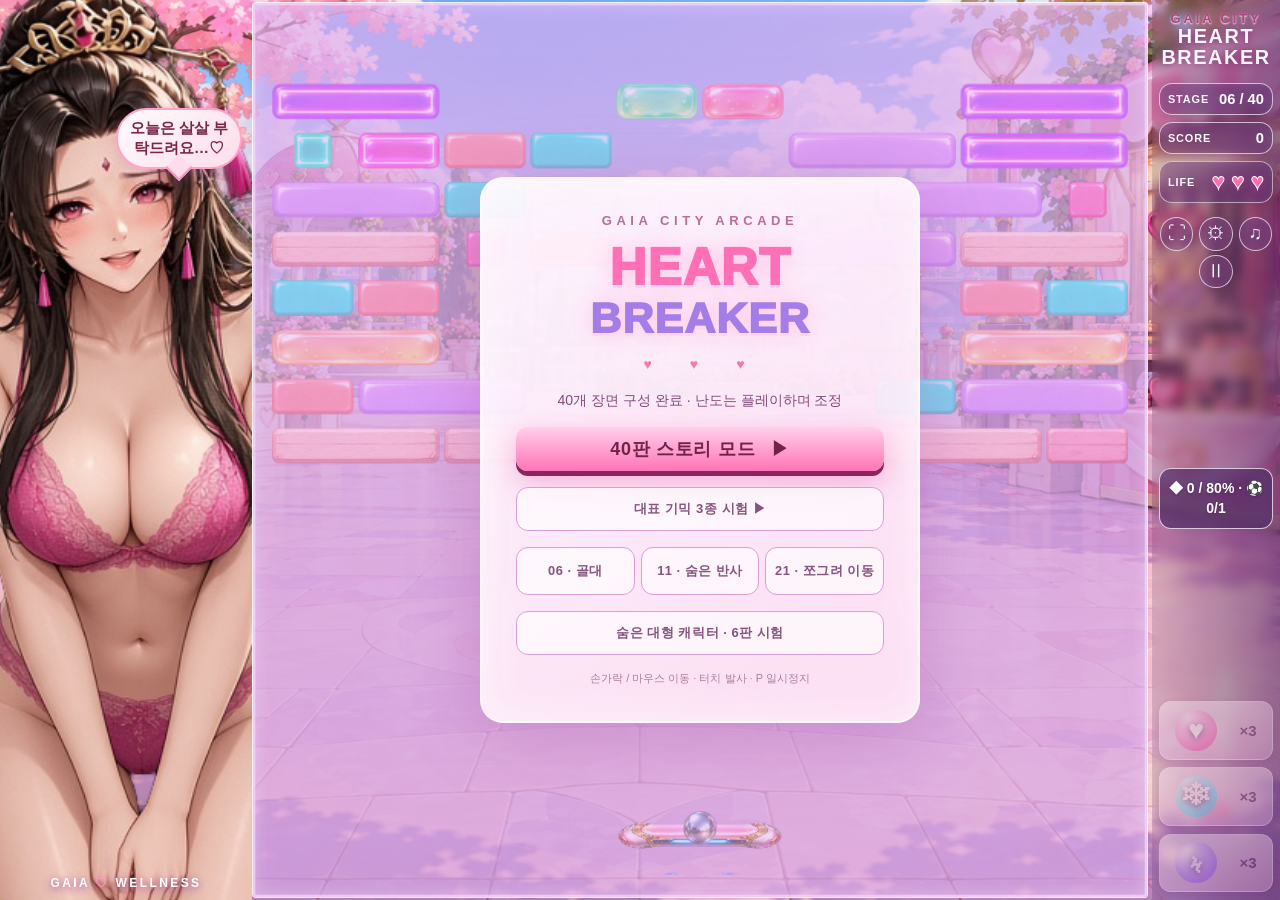
==== commit 1f833ea5: "feat: complete 40 stage layouts, extend character mechanics, enable story tour" ====
--- a/index.html
+++ b/index.html
@@ -42,15 +42,16 @@
               <span class="eyebrow">GAIA CITY ARCADE</span>
               <div class="menu-logo">HEART<br><em>BREAKER</em></div>
               <div class="menu-divider">♥　♥　♥</div>
-              <p>40개 대사를 보존하며 핵심 기믹부터 제작 중 · 난도는 추후 조정</p>
-              <button id="startButton" class="pink-button">기믹 3종 연속 플레이 <span>▶</span></button>
+              <p>40개 장면 구성 완료 · 난도는 플레이하며 조정</p>
+              <button id="fullTourButton" class="pink-button">40판 스토리 모드 <span>▶</span></button>
+              <button id="startButton" class="ghost-button">대표 기믹 3종 시험 ▶</button>
               <div class="demo-picks" aria-label="대표 기믹 시범판">
                 <button id="goalDemoButton" class="ghost-button">06 · 골대</button>
                 <button id="revealDemoButton" class="ghost-button">11 · 숨은 반사</button>
                 <button id="hopDemoButton" class="ghost-button">21 · 쪼그려 이동</button>
               </div>
               <button id="elasticDemoButton" class="ghost-button">숨은 대형 캐릭터 · 6판 시험</button>
-              <button id="continueButton" class="ghost-button" hidden>기존 40판 이어하기</button>
+              <button id="continueButton" class="ghost-button" hidden>진행 중인 40판 이어하기</button>
               <div class="menu-tip">손가락 / 마우스 이동 · 터치 발사 · P 일시정지</div>
             </div>
           </div>
--- a/css/style.css
+++ b/css/style.css
@@ -123,31 +123,33 @@
 
 /* 2026-11-01: A DISTINCT LANDSCAPE LAYOUT, not a compressed portrait UI.
    Desktop/tablet landscape: compact left control rail, nearly full-height
-   square playfield, thigh-length character art on the right. */
+   square playfield, thigh-length character art on the left. */
 @media (orientation:landscape) and (min-aspect-ratio:1/1) {
   .app {
-    --land-rail:clamp(128px,15vw,210px);
-    --land-portrait:clamp(220px,28vw,510px);
+    --land-rail:clamp(104px,10vw,160px);
+    /* The square board gets landscape height first; portrait gets the rest. */
+    --land-portrait:clamp(200px,calc(100dvw - var(--land-rail) - 100dvh),550px);
     width:100dvw;
     height:100dvh;
     max-width:none;
     margin:0;
     display:grid;
-    grid-template-columns:var(--land-rail) minmax(0,1fr);
+    grid-template-columns:minmax(0,1fr) var(--land-rail);
     grid-template-rows:minmax(0,1fr);
     overflow:hidden;
   }
   .topbar {
     position:relative;
     top:auto;right:auto;left:auto;
-    grid-column:1;grid-row:1;
-    z-index:4;
+    grid-column:2;grid-row:1;
+    /* Keep rail buttons and goals from the board layer above this backdrop. */
+    z-index:0;
     height:100%;width:100%;min-width:0;
     display:flex;flex-direction:column;
     align-items:stretch;justify-content:flex-start;
     gap:clamp(8px,1.6dvh,17px);
     padding:clamp(9px,1.3dvh,16px) 7px max(6px,env(safe-area-inset-bottom));
-    background:linear-gradient(90deg,rgba(85,37,102,.62),rgba(88,37,102,.22));
+    background:linear-gradient(270deg,rgba(85,37,102,.62),rgba(88,37,102,.22));
     backdrop-filter:blur(6px);
   }
   .brand { display:flex; flex:none; text-align:center; align-items:center; white-space:normal; }
@@ -166,16 +168,16 @@
   .top-actions {display:flex;justify-content:space-around;align-items:center;flex-wrap:wrap;gap:4px;}
   .icon-button {width:clamp(28px,2.6vw,37px);height:clamp(28px,2.6vw,37px);font-size:18px;}
   .play-layout {
-    grid-column:2;grid-row:1;
+    grid-column:1;grid-row:1;
     display:grid;
-    grid-template-columns:minmax(0,1fr) var(--land-portrait);
+    grid-template-columns:var(--land-portrait) minmax(0,1fr);
     grid-template-rows:minmax(0,1fr);
     width:100%;height:100%;min-width:0;min-height:0;
     margin:0;padding:0 2px 0 0;gap:0;
     align-items:center;justify-content:stretch;overflow:hidden;
   }
   .board-shell {
-    position:relative;grid-column:1;grid-row:1;justify-self:end;align-self:center;
+    position:relative;grid-column:2;grid-row:1;justify-self:start;align-self:center;
     transform:none;margin:0;width:min(calc(100dvh - 4px),100%);
     max-width:none;max-height:100%;aspect-ratio:1;
     flex:none;min-width:0;padding:0;
@@ -183,7 +185,7 @@
   .board-frame {width:100%;height:auto;aspect-ratio:1;border-radius:4px;}
   .portrait-hud {display:none;}
   .character-panel {
-    grid-column:2;grid-row:1;justify-self:stretch;
+    grid-column:1;grid-row:1;justify-self:stretch;
     position:relative;inset:auto;
     width:100%;min-width:0;height:100%;min-height:0;
     overflow:hidden;z-index:2;
@@ -197,14 +199,14 @@
     font-size:clamp(11px,1.05vw,15px);}
   .character-name {bottom:5px;}
   .goal-status {
-    position:fixed;transform:none;left:7px;top:52dvh;bottom:auto;
+    position:fixed;transform:none;right:7px;left:auto;top:52dvh;bottom:auto;
     width:calc(var(--land-rail) - 14px);max-width:none;
     white-space:normal;overflow-wrap:anywhere;overflow:visible;
     border-radius:12px;padding:9px 7px;font-size:clamp(10px,1.1vw,14px);
     line-height:1.45;text-align:center;
   }
   .pocketbar {
-    position:fixed;left:7px;bottom:max(8px,env(safe-area-inset-bottom));
+    position:fixed;right:7px;left:auto;bottom:max(8px,env(safe-area-inset-bottom));
     z-index:5;display:flex;flex-direction:column;gap:clamp(4px,.85dvh,8px);
     width:calc(var(--land-rail) - 14px);height:auto;min-height:0;
     align-items:stretch;justify-content:flex-end;
@@ -224,7 +226,7 @@
   .pocket[disabled] {opacity:.46;cursor:default;}
   .board-topline,.board-footer {display:none;}
   .board-screen#dialogueScreen {
-    position:fixed;top:0;bottom:0;left:0;right:auto;
+    position:fixed;top:0;bottom:0;left:var(--land-portrait);right:0;
     width:calc(100dvw - var(--land-portrait));height:100dvh;
     padding:clamp(8px,2.3vw,30px);
     z-index:8;
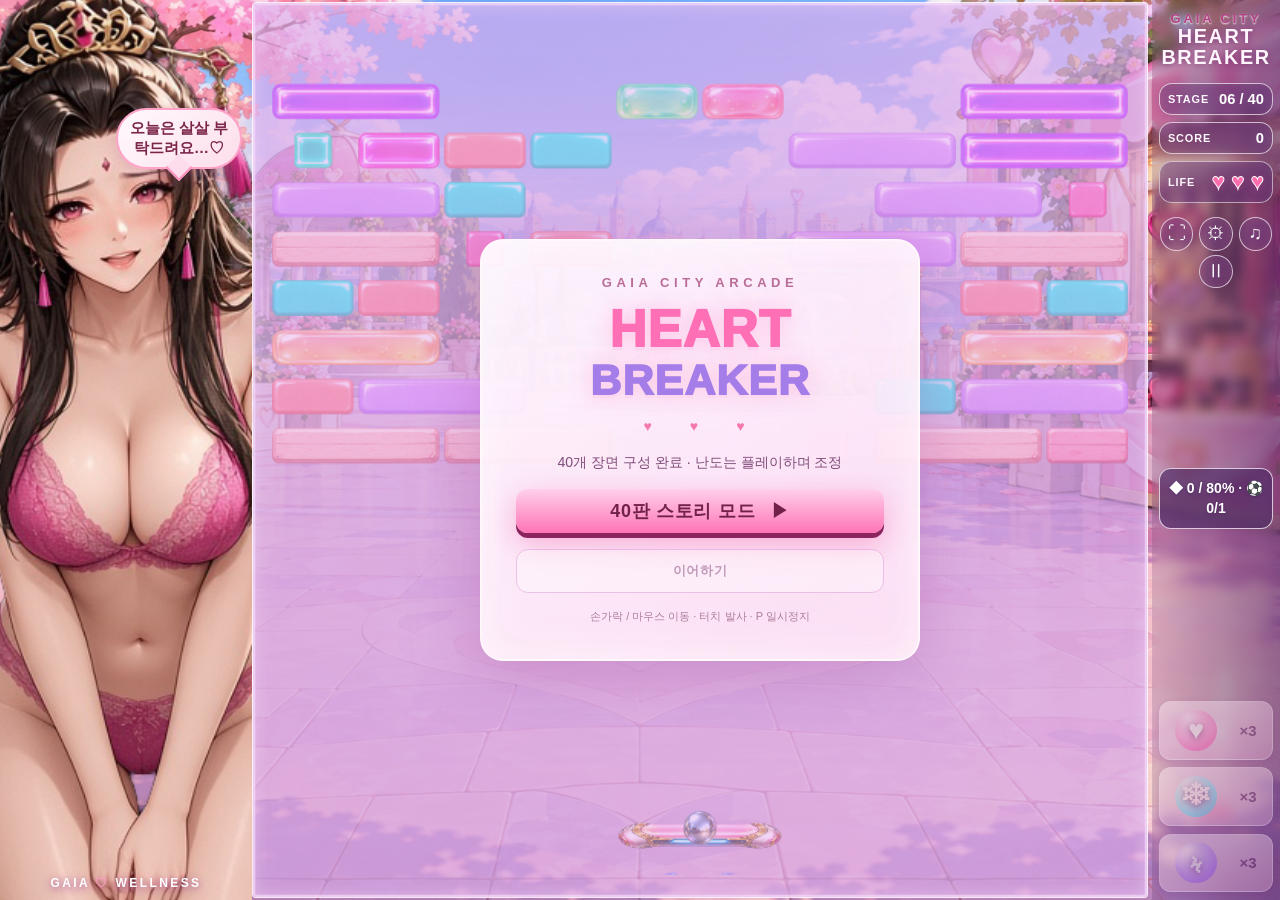
==== commit fca19320: "feat: minimal story menu, music/effects sliders, device haptics and private random background slides" ====
--- a/index.html
+++ b/index.html
@@ -8,7 +8,7 @@
   <link rel="stylesheet" href="css/style.css">
 </head>
 <body>
-  <div class="scene-backdrop" id="sceneBackdrop"></div>
+  <div class="scene-backdrop" id="sceneBackdrop"><div class="slide-layer" id="slideLayerA"></div><div class="slide-layer" id="slideLayerB"></div></div>
   <div class="app">
     <header class="topbar">
       <div class="brand"><span>GAIA CITY</span><strong>HEART BREAKER</strong></div>
@@ -44,14 +44,14 @@
               <div class="menu-divider">♥　♥　♥</div>
               <p>40개 장면 구성 완료 · 난도는 플레이하며 조정</p>
               <button id="fullTourButton" class="pink-button">40판 스토리 모드 <span>▶</span></button>
-              <button id="startButton" class="ghost-button">대표 기믹 3종 시험 ▶</button>
-              <div class="demo-picks" aria-label="대표 기믹 시범판">
+              <button id="startButton" class="ghost-button" hidden>대표 기믹 3종 시험 ▶</button>
+              <div class="demo-picks" aria-label="대표 기믹 시범판" hidden>
                 <button id="goalDemoButton" class="ghost-button">06 · 골대</button>
                 <button id="revealDemoButton" class="ghost-button">11 · 숨은 반사</button>
                 <button id="hopDemoButton" class="ghost-button">21 · 쪼그려 이동</button>
               </div>
-              <button id="elasticDemoButton" class="ghost-button">숨은 대형 캐릭터 · 6판 시험</button>
-              <button id="continueButton" class="ghost-button" hidden>진행 중인 40판 이어하기</button>
+              <button id="elasticDemoButton" class="ghost-button" hidden>숨은 대형 캐릭터 · 6판 시험</button>
+              <button id="continueButton" class="ghost-button">이어하기</button>
               <div class="menu-tip">손가락 / 마우스 이동 · 터치 발사 · P 일시정지</div>
             </div>
           </div>
@@ -83,11 +83,40 @@
           <div class="board-screen hidden" id="settingsScreen">
             <div class="menu-card settings-card">
               <span class="eyebrow">GAIA CITY · OPTIONS</span>
-              <h2>대사 모드</h2>
-              <p>게임 난도와 진행 기록은 그대로 유지됩니다.</p>
-              <button id="normalMode" class="choice-button" aria-pressed="true">NORMAL</button>
-              <button id="hardcoreMode" class="choice-button" aria-pressed="false">EX-HARDCORE</button>
-              <button id="settingsClose" class="ghost-button">돌아가기</button>
+              <h2>게임 설정</h2>
+              <div class="settings-section">
+                <label class="settings-label" for="musicSlider">♫ 배경음 <output id="musicValue">54%</output></label>
+                <input id="musicSlider" type="range" min="0" max="100" value="54" step="1">
+                <label class="settings-label" for="effectsSlider">♬ 효과음 <output id="effectsValue">100%</output></label>
+                <input id="effectsSlider" type="range" min="0" max="100" value="100" step="1">
+              </div>
+              <div class="settings-section">
+                <label class="settings-label settings-switch" for="vibrationToggle">⚡ 진동 사용 <input id="vibrationToggle" type="checkbox" checked></label>
+                <button id="vibrationTest" class="ghost-button" type="button">진동 시험 · 펑!</button>
+                <p id="vibrationStatus" class="settings-hint">패들 · 폭발 · 캐릭터 충돌 시 진동</p>
+              </div>
+              <div class="settings-section">
+                <h3>배경 이미지 슬라이드쇼</h3>
+                <div class="settings-actions">
+                  <button id="backgroundFolderButton" class="ghost-button" type="button">📁 배경 폴더 선택</button>
+                  <button id="backgroundFilesButton" class="ghost-button" type="button">▣ 사진 여러 장 선택</button>
+                </div>
+                <input id="backgroundFolderInput" type="file" accept="image/*" webkitdirectory directory multiple hidden>
+                <input id="backgroundFilesInput" type="file" accept="image/*" multiple hidden>
+                <label class="settings-label" for="slideSeconds">랜덤 전환 간격 <output id="slideSecondsValue">8초</output></label>
+                <input id="slideSeconds" type="range" min="4" max="20" value="8" step="1">
+                <button id="backgroundDefaultButton" class="ghost-button" type="button">기본 게임 배경으로</button>
+                <p id="backgroundStatus" class="settings-hint">기본 게임 배경 사용 중 · 이미지는 기기에만 있습니다.</p>
+                <p class="settings-hint">전체 화면에 빈틈 없이 채웁니다. 재실행 시 폴더 재선택이 필요할 수 있습니다.</p>
+              </div>
+              <div class="settings-section">
+                <h3>대사 모드</h3>
+                <div class="settings-actions">
+                  <button id="normalMode" class="choice-button" aria-pressed="true">NORMAL</button>
+                  <button id="hardcoreMode" class="choice-button" aria-pressed="false">EX-HARDCORE</button>
+                </div>
+              </div>
+              <button id="settingsClose" class="pink-button">돌아가기 ▶</button>
             </div>
           </div>
           <div class="launch-hint" id="launchHint">화면을 터치하면 공이 출발합니다　↑</div>
@@ -110,6 +139,7 @@
   <script src="js/block-sprites.js"></script>
   <script src="js/renderer.js"></script>
   <script src="js/elastic-hazards.js"></script>
+  <script src="js/gaia-options.js"></script>
   <script src="js/main.js"></script>
 </body>
 </html>
--- a/css/style.css
+++ b/css/style.css
@@ -263,3 +263,41 @@
   .app:has(#dialogueScreen:not(.hidden)){--land-portrait:clamp(170px,38vw,390px)}
   .dialogue-card {padding:9px;gap:4px}.dialogue-line {padding:4px 8px}
 }
+
+
+/* GAIA 0.16: minimal story menu, independent audio/haptics, private slideshow */
+.menu-card #startButton,.menu-card #elasticDemoButton,.menu-card .demo-picks {display:none!important;}
+.menu-card #continueButton[hidden] {display:block!important;}
+.menu-card #continueButton:disabled{opacity:.5;cursor:not-allowed;}
+.scene-backdrop{isolation:isolate;}
+.scene-backdrop .slide-layer{position:absolute;inset:0;background-position:center center;background-repeat:no-repeat;background-size:cover;opacity:0;transition:opacity .75s ease;will-change:opacity;}
+.scene-backdrop .slide-layer.slide-active{opacity:1;}
+.settings-card{width:min(94%,550px);max-height:92%;overflow-y:auto;overscroll-behavior:contain;gap:10px;text-align:left;}
+.settings-card .eyebrow,.settings-card h2{align-self:center;}
+.settings-section{width:100%;padding:10px 12px;border:1px solid #eebadd;border-radius:14px;background:#fffbffe6;color:#7a3f6e;display:flex;flex-direction:column;gap:7px;}
+.settings-section h3{color:#9b5085;font-size:15px;margin:0 0 3px;}
+.settings-label{display:flex;align-items:center;justify-content:space-between;gap:10px;font-weight:800;font-size:13px;color:#874273;}
+.settings-label output{font-variant-numeric:tabular-nums;color:#b54895;}
+.settings-section input[type=range]{width:100%;height:26px;accent-color:#ee68ad;cursor:pointer;touch-action:pan-x;}
+.settings-switch input[type=checkbox]{height:22px;width:22px;accent-color:#ee68ad;cursor:pointer;}
+.settings-section .ghost-button,.settings-section .choice-button{min-height:35px;padding:7px 10px;font-size:12px;}
+.settings-section .choice-button{width:auto;flex:1;min-width:0;}
+.settings-actions{display:flex;gap:7px;width:100%;}
+.settings-actions button{min-width:0;flex:1;white-space:normal;}
+.settings-hint{font-size:11px!important;line-height:1.4!important;color:#99738d!important;}
+.settings-card #settingsClose{flex-shrink:0;align-self:stretch;}
+@media (orientation:landscape) and (min-aspect-ratio:1/1){
+ .app{grid-template-columns:minmax(0,1fr) var(--land-rail);}
+ .topbar{grid-column:2;background:linear-gradient(270deg,rgba(85,37,102,.62),rgba(88,37,102,.22));}
+ .play-layout{grid-column:1;grid-template-columns:var(--land-portrait) minmax(0,1fr);}
+ .character-panel{grid-column:1;}
+ .board-shell{grid-column:2;justify-self:start;}
+ .goal-status{left:auto;right:7px;}
+ .pocketbar{left:auto;right:7px;}
+ .board-screen#dialogueScreen{left:var(--land-portrait);right:0;}
+}
+@media (orientation:landscape) and (max-height:480px){
+ .settings-card{max-height:calc(100dvh - 14px);padding:9px;gap:6px;}
+ .settings-section{padding:6px 9px;gap:4px;}
+ .settings-section h3{font-size:12px;}
+}
